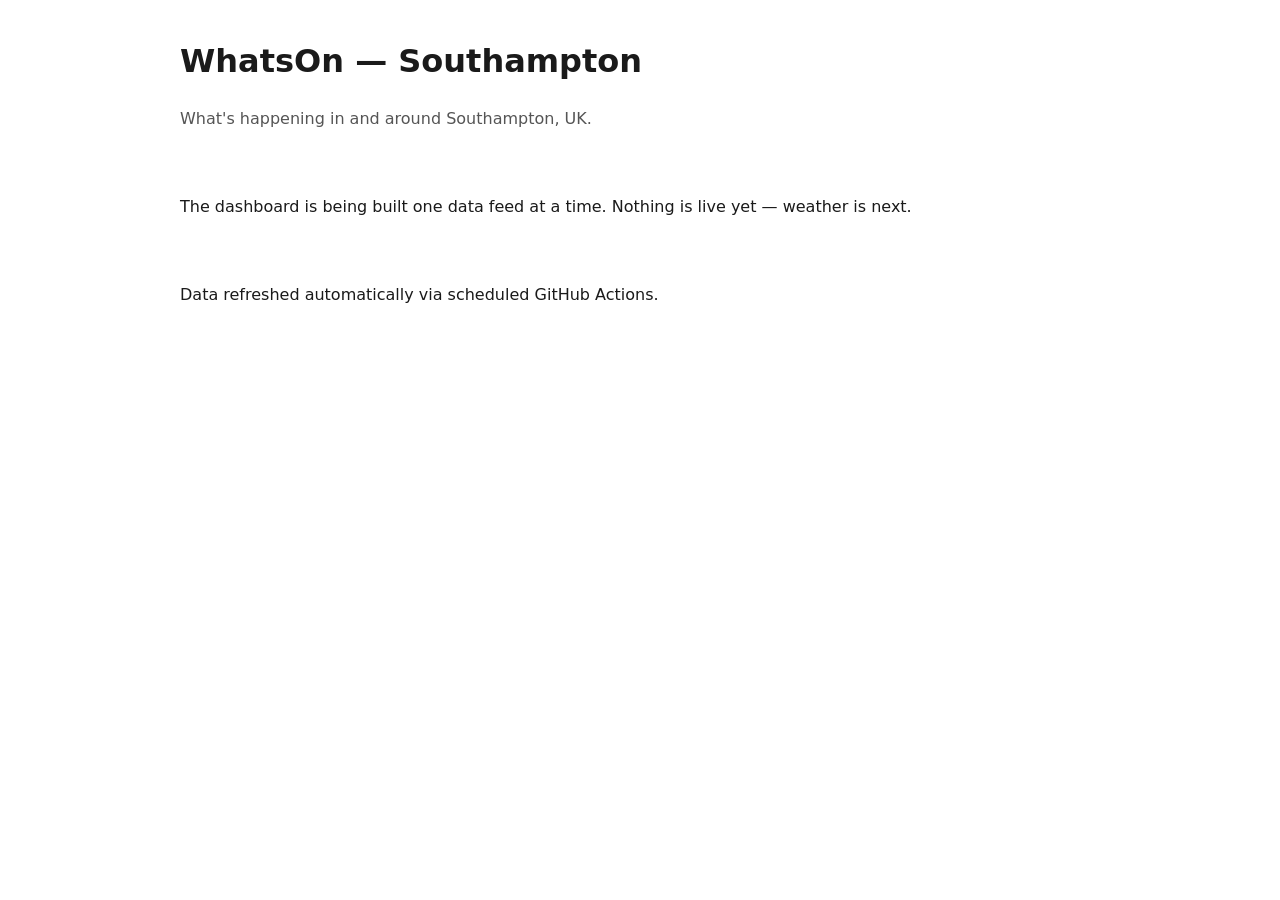
==== index.html @ 4a279eec "Scaffold static site: repo layout, placeholder dashboard, CLAUDE.md architecture Sets up the GitHub " ====
<!doctype html>
<html lang="en-GB">
<head>
  <meta charset="utf-8">
  <meta name="viewport" content="width=device-width, initial-scale=1">
  <title>WhatsOn — Southampton</title>
  <link rel="stylesheet" href="assets/styles.css">
</head>
<body>
  <a class="skip-link" href="#main">Skip to main content</a>

  <header>
    <h1>WhatsOn — Southampton</h1>
    <p class="tagline">What's happening in and around Southampton, UK.</p>
  </header>

  <main id="main">
    <p>The dashboard is being built one data feed at a time. Nothing is live yet — weather is next.</p>
  </main>

  <footer>
    <p>Data refreshed automatically via scheduled GitHub Actions.</p>
  </footer>
</body>
</html>
---- assets/styles.css ----
:root {
  color-scheme: light dark;
  --fg: #1a1a1a;
  --bg: #ffffff;
  --muted: #555555;
  --card-border: #cccccc;
  --link: #0655a4;
}

@media (prefers-color-scheme: dark) {
  :root {
    --fg: #f0f0f0;
    --bg: #121212;
    --muted: #b0b0b0;
    --card-border: #444444;
    --link: #7fb0ff;
  }
}

* {
  box-sizing: border-box;
}

body {
  margin: 0;
  font-family: system-ui, sans-serif;
  color: var(--fg);
  background: var(--bg);
  line-height: 1.5;
}

header, main, footer {
  max-width: 60rem;
  margin: 0 auto;
  padding: 1rem 1.25rem;
}

.tagline {
  color: var(--muted);
  margin-top: 0;
}

.skip-link {
  position: absolute;
  left: -999px;
  top: 0;
  background: var(--bg);
  color: var(--link);
  padding: 0.5rem 1rem;
  z-index: 10;
}

.skip-link:focus {
  left: 0.5rem;
  top: 0.5rem;
}

a {
  color: var(--link);
}

.card-grid {
  list-style: none;
  padding: 0;
  margin: 0;
  display: grid;
  grid-template-columns: repeat(auto-fill, minmax(15rem, 1fr));
  gap: 1rem;
}

.card {
  display: block;
  border: 1px solid var(--card-border);
  border-radius: 0.5rem;
  padding: 1rem;
  text-decoration: none;
  color: inherit;
}

.card h2 {
  margin-top: 0;
  font-size: 1.1rem;
}

.card-summary {
  color: var(--muted);
}

.back-link {
  display: inline-block;
  margin-bottom: 1rem;
}

table {
  border-collapse: collapse;
  width: 100%;
}

th, td {
  border: 1px solid var(--card-border);
  padding: 0.4rem 0.6rem;
  text-align: left;
}
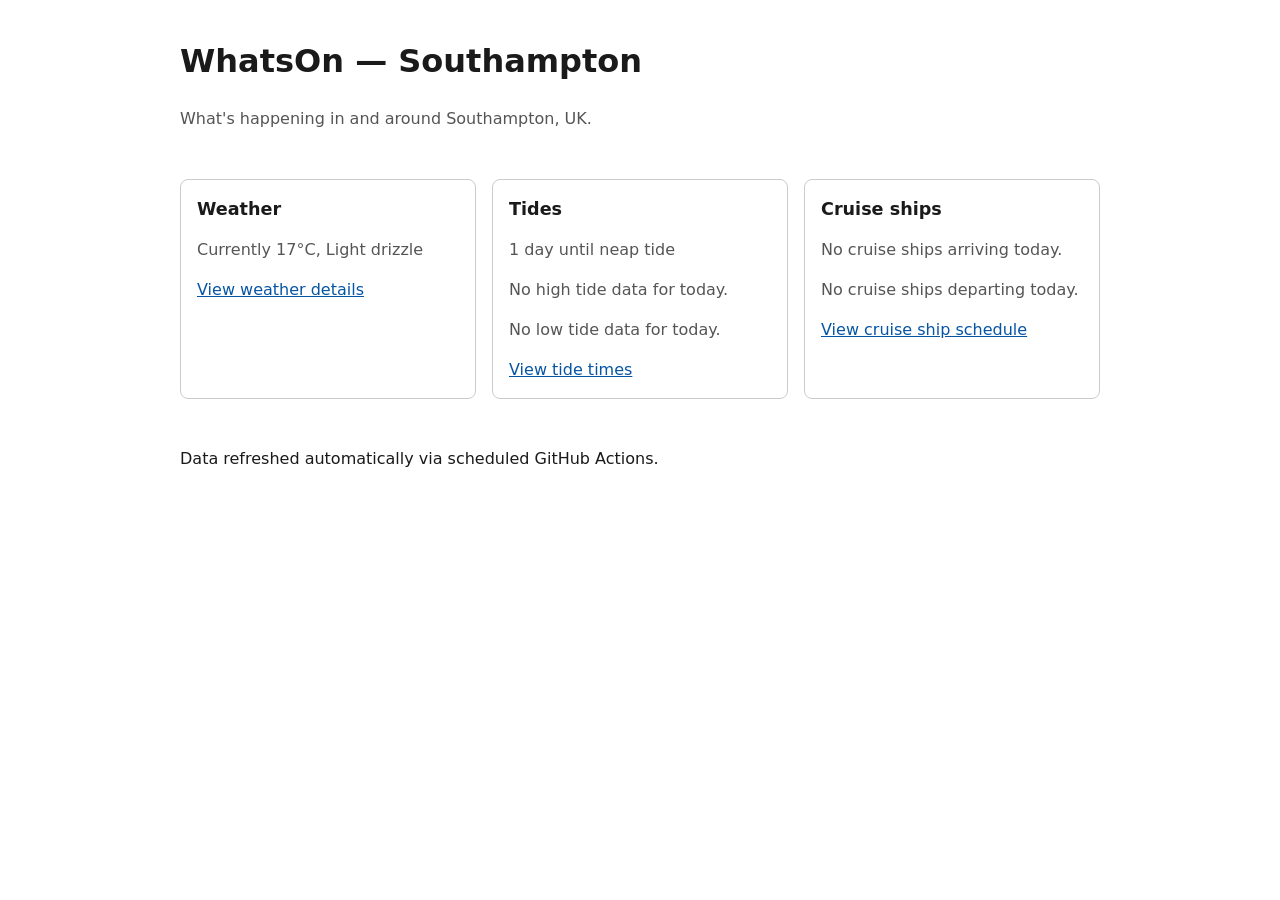
==== commit b089a1c7: "Add weather, tides, and cruise ships feeds Weather: Open-Meteo, hourly forecast rolling forward from" ====
--- a/index.html
+++ b/index.html
@@ -7,19 +7,35 @@
   <link rel="stylesheet" href="assets/styles.css">
 </head>
 <body>
-  <a class="skip-link" href="#main">Skip to main content</a>
-
   <header>
     <h1>WhatsOn — Southampton</h1>
     <p class="tagline">What's happening in and around Southampton, UK.</p>
   </header>
 
   <main id="main">
-    <p>The dashboard is being built one data feed at a time. Nothing is live yet — weather is next.</p>
+    <div class="card-grid">
+      <div class="card" data-feed="weather">
+        <h2>Weather</h2>
+        <div class="card-summary" aria-live="polite">Loading…</div>
+        <a href="weather.html">View weather details</a>
+      </div>
+      <div class="card" data-feed="tides">
+        <h2>Tides</h2>
+        <div class="card-summary" aria-live="polite">Loading…</div>
+        <a href="tides.html">View tide times</a>
+      </div>
+      <div class="card" data-feed="cruise_ships">
+        <h2>Cruise ships</h2>
+        <div class="card-summary" aria-live="polite">Loading…</div>
+        <a href="cruise-ships.html">View cruise ship schedule</a>
+      </div>
+    </div>
   </main>
 
   <footer>
     <p>Data refreshed automatically via scheduled GitHub Actions.</p>
   </footer>
+
+  <script src="assets/app.js"></script>
 </body>
 </html>
--- a/assets/styles.css
+++ b/assets/styles.css
@@ -40,41 +40,20 @@
   margin-top: 0;
 }
 
-.skip-link {
-  position: absolute;
-  left: -999px;
-  top: 0;
-  background: var(--bg);
-  color: var(--link);
-  padding: 0.5rem 1rem;
-  z-index: 10;
-}
-
-.skip-link:focus {
-  left: 0.5rem;
-  top: 0.5rem;
-}
-
 a {
   color: var(--link);
 }
 
 .card-grid {
-  list-style: none;
-  padding: 0;
-  margin: 0;
   display: grid;
   grid-template-columns: repeat(auto-fill, minmax(15rem, 1fr));
   gap: 1rem;
 }
 
 .card {
-  display: block;
   border: 1px solid var(--card-border);
   border-radius: 0.5rem;
   padding: 1rem;
-  text-decoration: none;
-  color: inherit;
 }
 
 .card h2 {
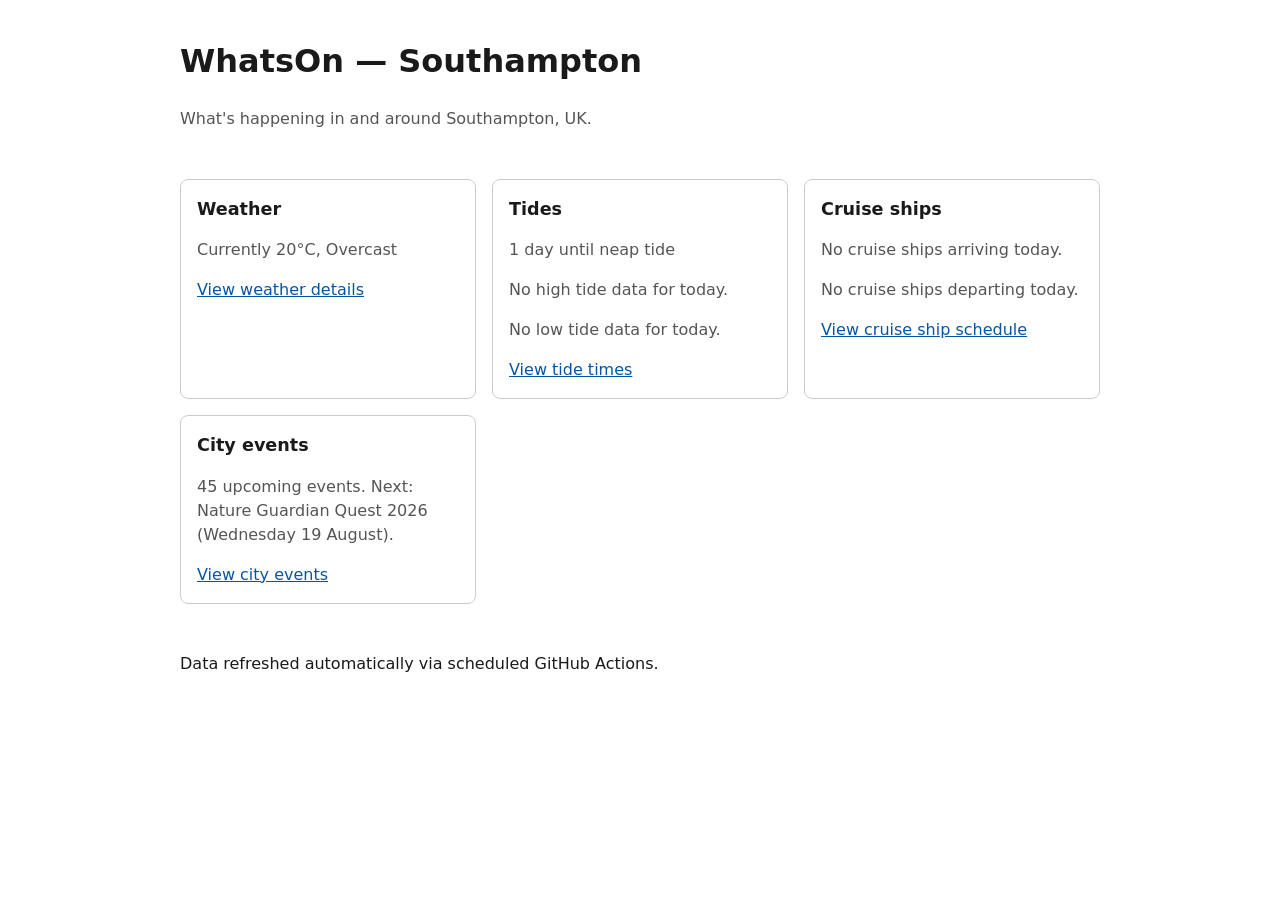
==== commit f38b25ea: "Add city events feed Pulled from hellosouthampton.co.uk instead of the originally-suggested Facebook" ====
--- a/index.html
+++ b/index.html
@@ -29,6 +29,11 @@
         <div class="card-summary" aria-live="polite">Loading…</div>
         <a href="cruise-ships.html">View cruise ship schedule</a>
       </div>
+      <div class="card" data-feed="city_events">
+        <h2>City events</h2>
+        <div class="card-summary" aria-live="polite">Loading…</div>
+        <a href="city-events.html">View city events</a>
+      </div>
     </div>
   </main>
 
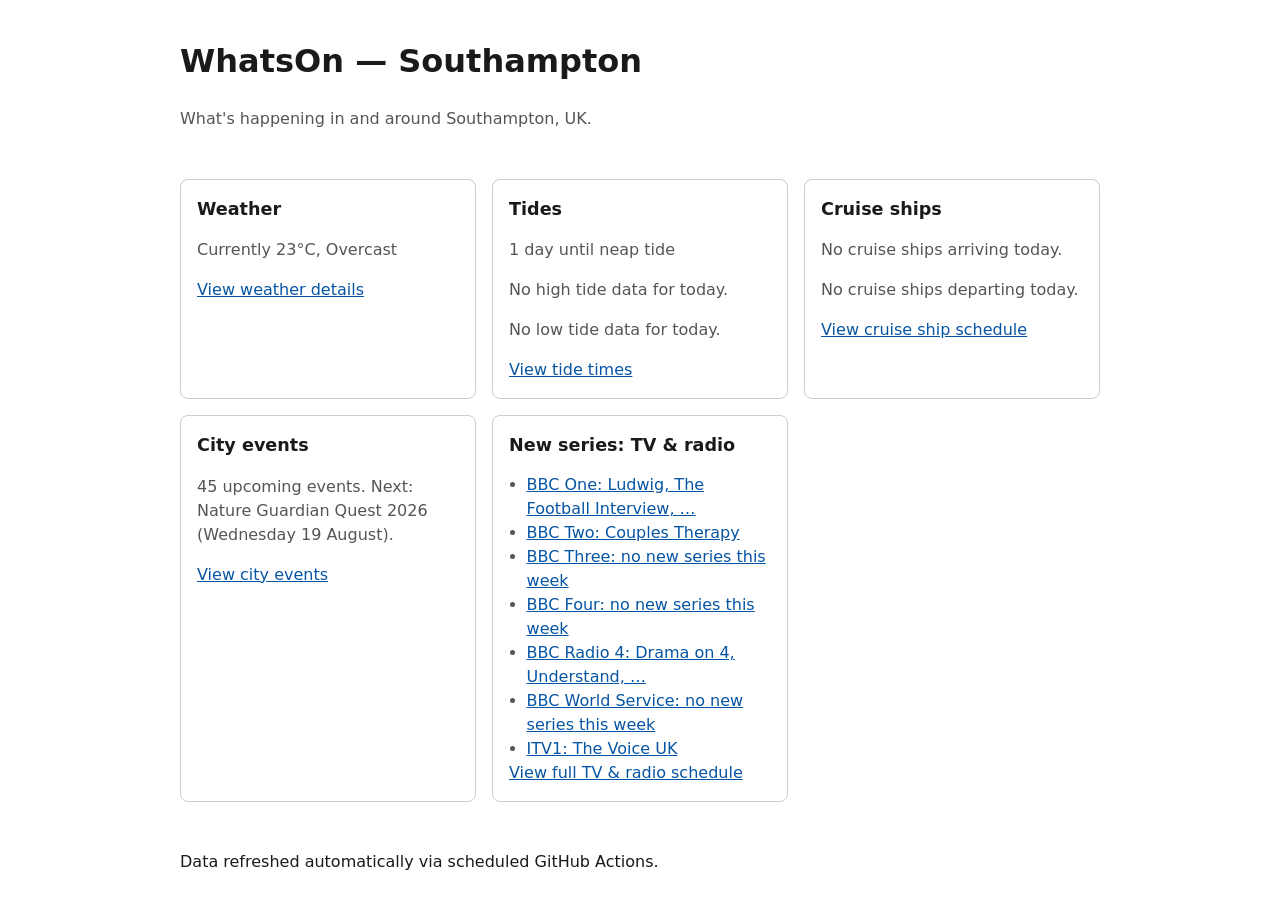
==== commit b2c62f08: "Add TV & radio new series feed Highlights new series starting in the next 7 days on BBC One/Two/Thre" ====
--- a/index.html
+++ b/index.html
@@ -34,6 +34,11 @@
         <div class="card-summary" aria-live="polite">Loading…</div>
         <a href="city-events.html">View city events</a>
       </div>
+      <div class="card" data-feed="tv_radio">
+        <h2>New series: TV &amp; radio</h2>
+        <div class="card-summary" aria-live="polite">Loading…</div>
+        <a href="tv-radio.html">View full TV &amp; radio schedule</a>
+      </div>
     </div>
   </main>
 
--- a/assets/styles.css
+++ b/assets/styles.css
@@ -65,6 +65,11 @@
   color: var(--muted);
 }
 
+.card-summary ul {
+  margin: 0;
+  padding-left: 1.1rem;
+}
+
 .back-link {
   display: inline-block;
   margin-bottom: 1rem;
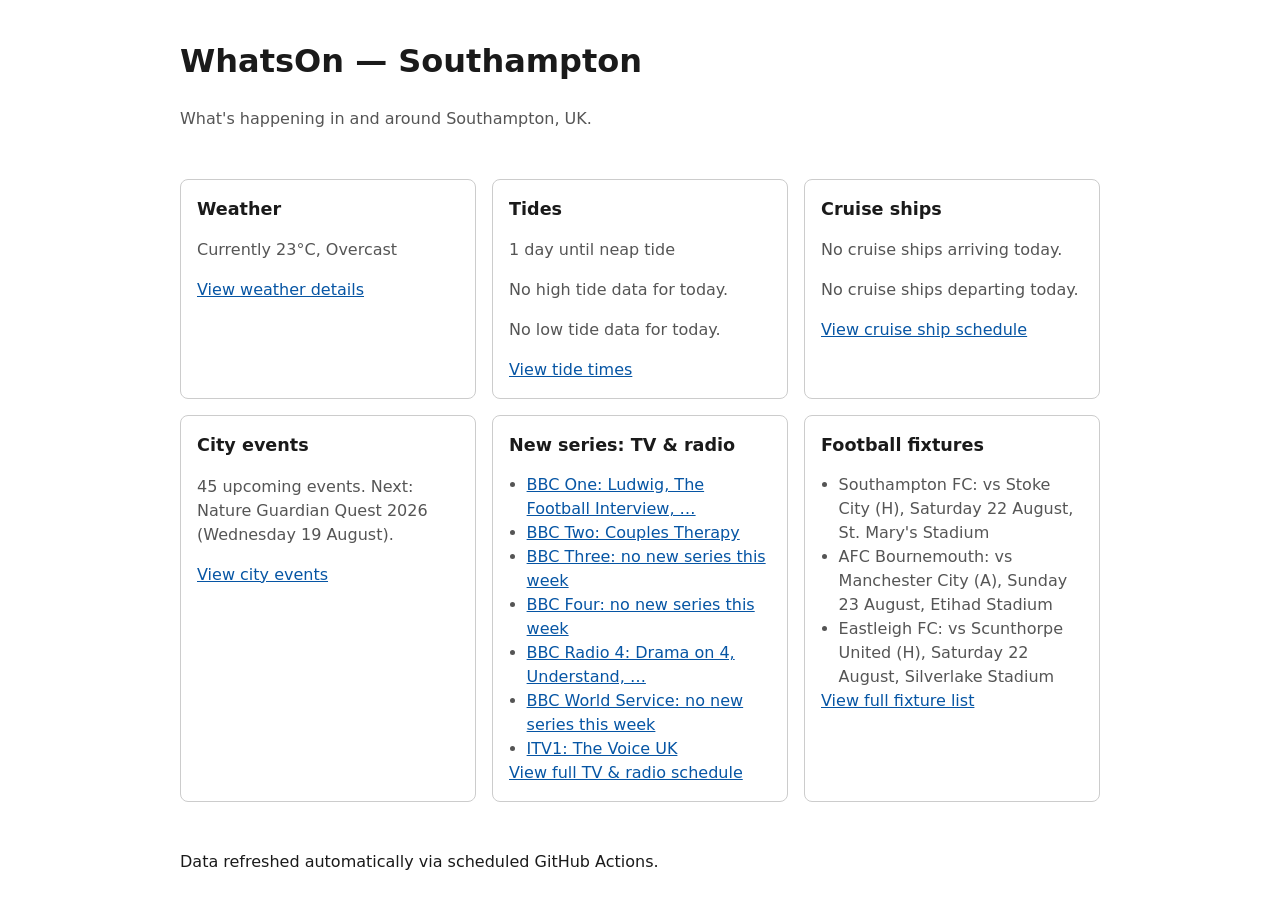
==== commit 49190418: "Add football fixtures feed Upcoming fixtures for Southampton FC, AFC Bournemouth and Eastleigh FC ov" ====
--- a/index.html
+++ b/index.html
@@ -39,6 +39,11 @@
         <div class="card-summary" aria-live="polite">Loading…</div>
         <a href="tv-radio.html">View full TV &amp; radio schedule</a>
       </div>
+      <div class="card" data-feed="football">
+        <h2>Football fixtures</h2>
+        <div class="card-summary" aria-live="polite">Loading…</div>
+        <a href="football.html">View full fixture list</a>
+      </div>
     </div>
   </main>
 
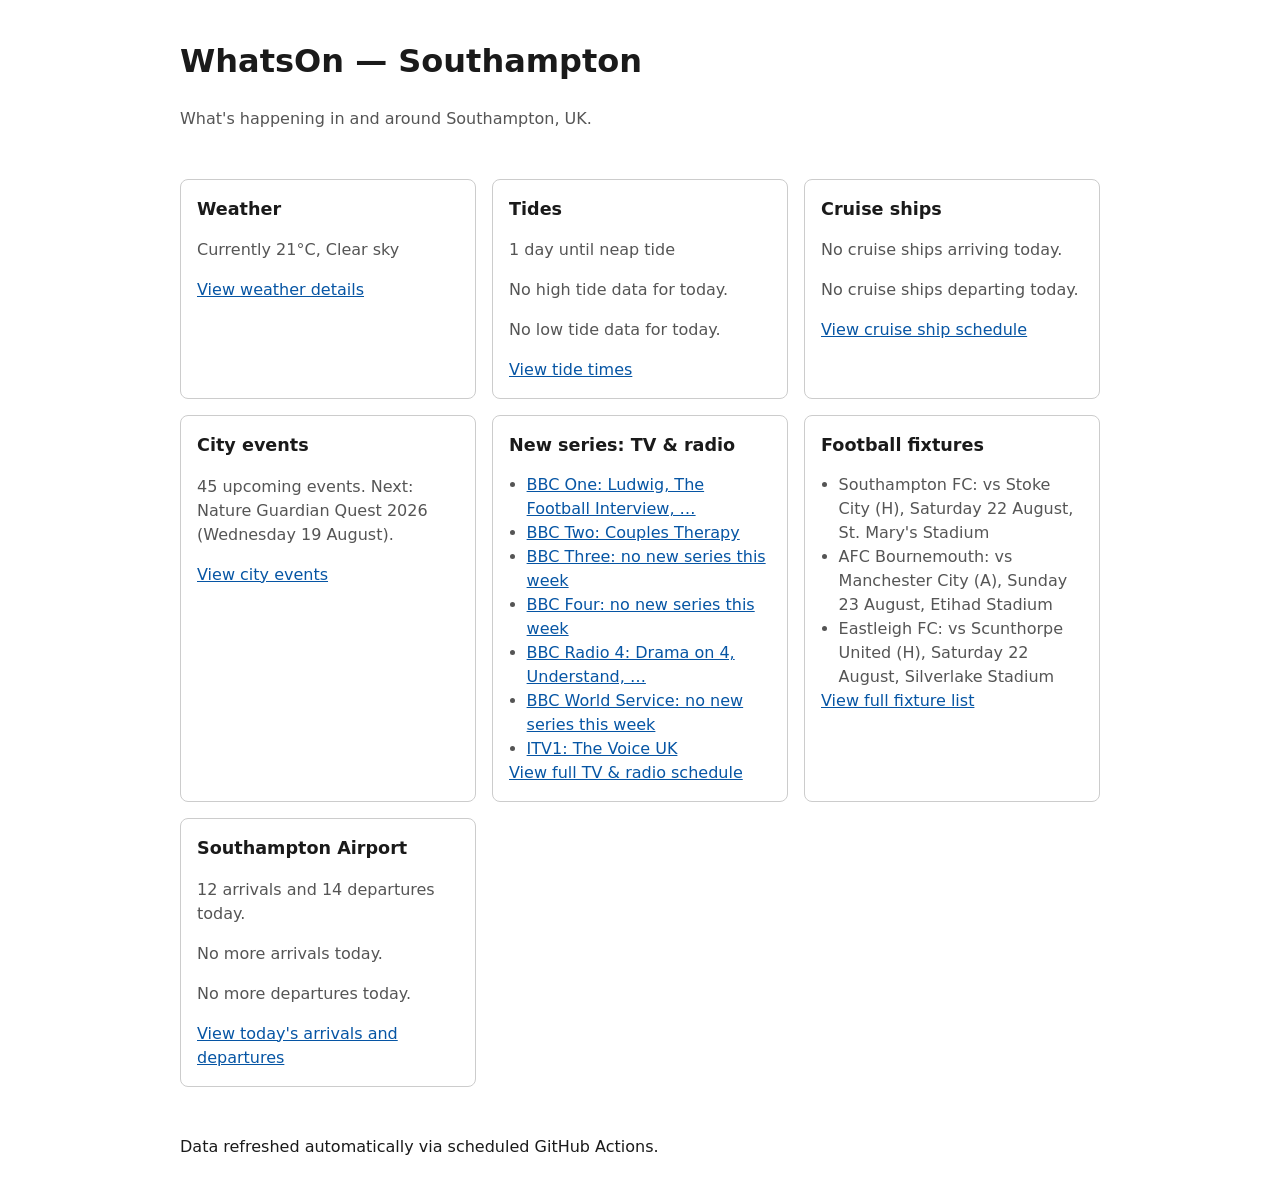
==== commit 76e285d9: "Add Southampton Airport feed Today's arrivals and departures for Southampton Airport (SOU/EGHI), plu" ====
--- a/index.html
+++ b/index.html
@@ -44,6 +44,11 @@
         <div class="card-summary" aria-live="polite">Loading…</div>
         <a href="football.html">View full fixture list</a>
       </div>
+      <div class="card" data-feed="airport">
+        <h2>Southampton Airport</h2>
+        <div class="card-summary" aria-live="polite">Loading…</div>
+        <a href="airport.html">View today's arrivals and departures</a>
+      </div>
     </div>
   </main>
 
--- a/assets/styles.css
+++ b/assets/styles.css
@@ -75,6 +75,23 @@
   margin-bottom: 1rem;
 }
 
+.refresh-button {
+  display: block;
+  margin-bottom: 1rem;
+  padding: 0.4rem 0.8rem;
+  font: inherit;
+  color: var(--fg);
+  background: var(--bg);
+  border: 1px solid var(--card-border);
+  border-radius: 0.3rem;
+  cursor: pointer;
+}
+
+.refresh-button:disabled {
+  color: var(--muted);
+  cursor: default;
+}
+
 table {
   border-collapse: collapse;
   width: 100%;
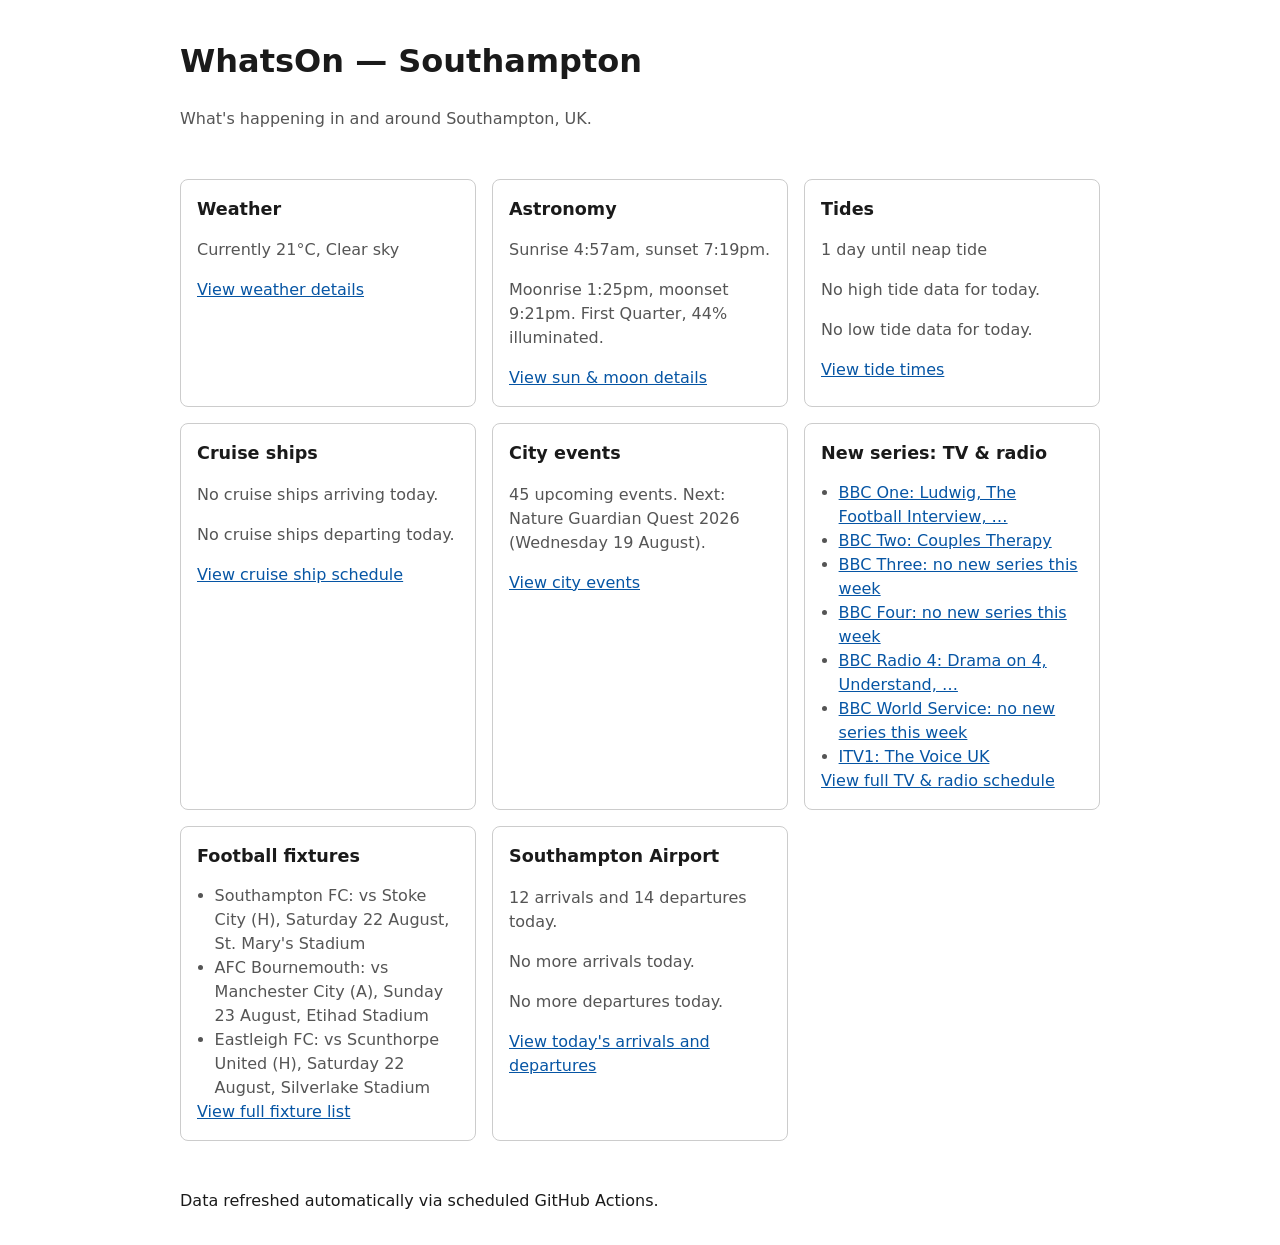
==== commit 8b5fe470: "Add astronomy feed (sunrise/sunset + moon phase) Fetches a 7-day window of sunrise/sunset, moonrise/" ====
--- a/index.html
+++ b/index.html
@@ -18,6 +18,11 @@
         <h2>Weather</h2>
         <div class="card-summary" aria-live="polite">Loading…</div>
         <a href="weather.html">View weather details</a>
+      </div>
+      <div class="card" data-feed="astronomy">
+        <h2>Astronomy</h2>
+        <div class="card-summary" aria-live="polite">Loading…</div>
+        <a href="astronomy.html">View sun &amp; moon details</a>
       </div>
       <div class="card" data-feed="tides">
         <h2>Tides</h2>
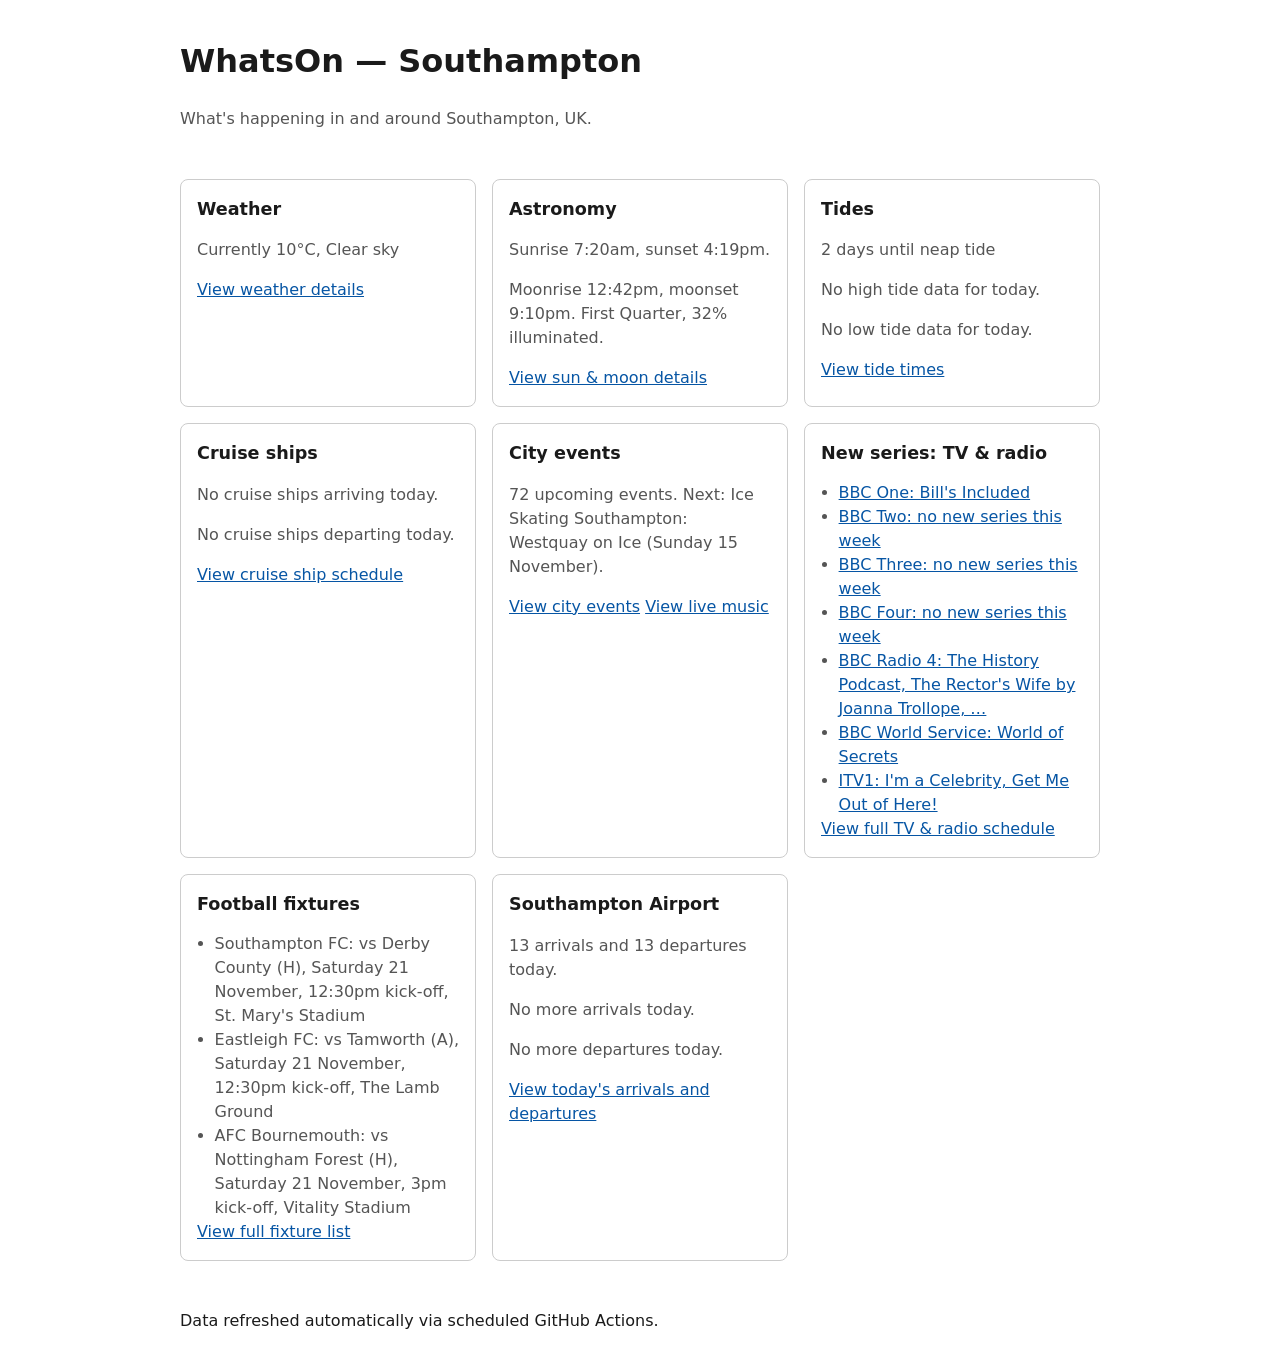
==== commit 5b77aaaf: "Add live music feed from Visit Southampton event pages New fetch script with incremental page cache," ====
--- a/index.html
+++ b/index.html
@@ -38,6 +38,7 @@
         <h2>City events</h2>
         <div class="card-summary" aria-live="polite">Loading…</div>
         <a href="city-events.html">View city events</a>
+        <a href="live-music.html">View live music</a>
       </div>
       <div class="card" data-feed="tv_radio">
         <h2>New series: TV &amp; radio</h2>
